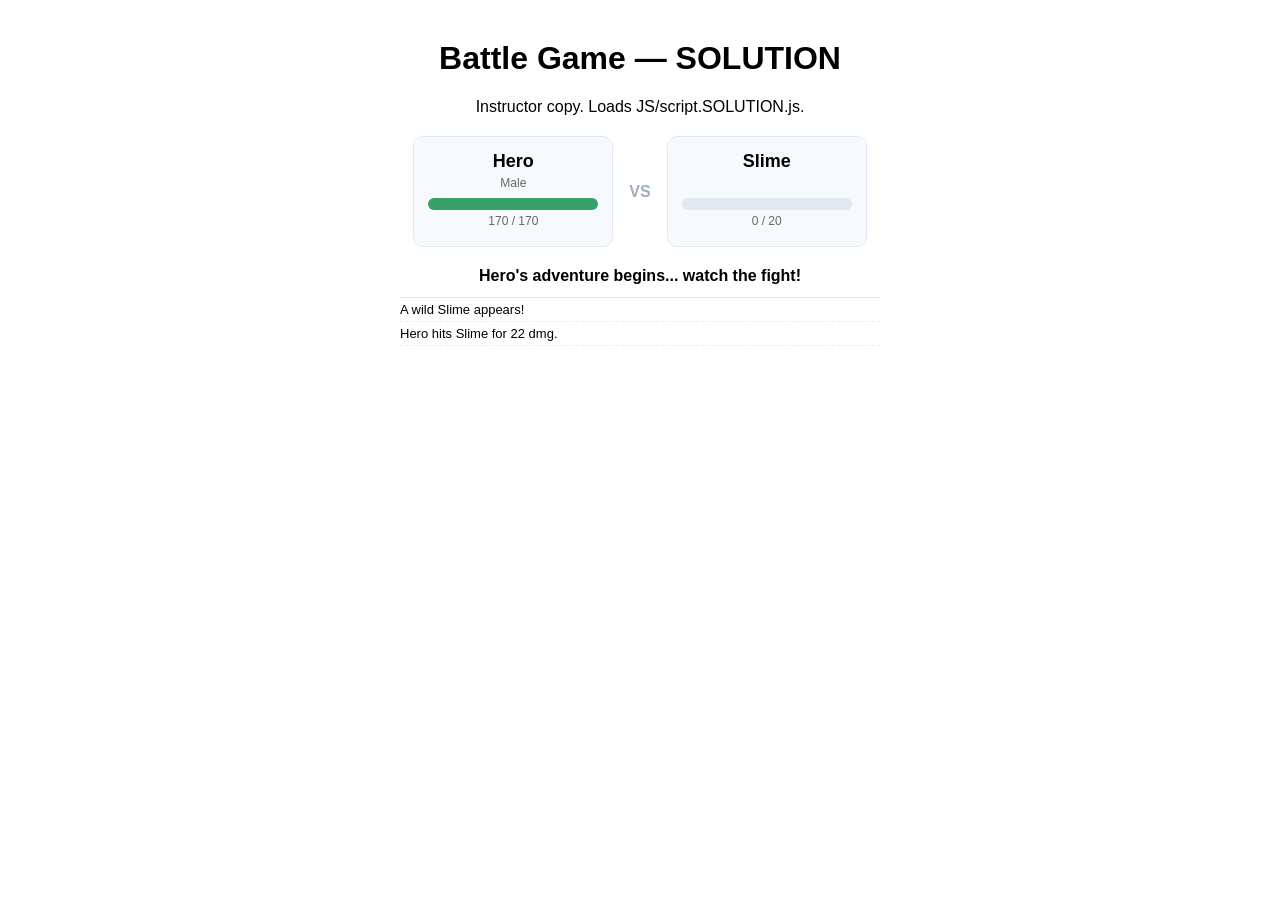
==== protected/lab2/option-a-battle-game/index.html @ 0945b730 "Finished lab 1 and lab 2" ====
<!DOCTYPE html>
<!-- Instructor page — same idea as the trainee index.html, but loads the
     answer key. -->
<html lang="en">
<head>
    <meta charset="UTF-8">
    <meta name="viewport" content="width=device-width, initial-scale=1.0">
    <title>Battle Game — SOLUTION</title>
    <link rel="stylesheet" href="styles.css">
</head>
<body>
    <h1>Battle Game — SOLUTION</h1>
    <p>Instructor copy. Loads JS/script.SOLUTION.js.</p>

    <div id="arena">
        <div class="fighter-card" id="player-card">
            <h2 id="player-name">—</h2>
            <p id="player-meta"></p>
            <div class="hp-bar"><div id="player-hp-fill" class="hp-fill"></div></div>
            <p id="player-hp-text">— / —</p>
        </div>
        <div class="vs">VS</div>
        <div class="fighter-card" id="enemy-card">
            <h2 id="enemy-name">—</h2>
            <p>&nbsp;</p>
            <div class="hp-bar"><div id="enemy-hp-fill" class="hp-fill enemy"></div></div>
            <p id="enemy-hp-text">— / —</p>
        </div>
    </div>

    <p id="status">Loading...</p>
    <ul id="message-log"></ul>

    <script src="JS/script.SOLUTION.js"></script>
</body>
</html>
---- protected/lab2/option-a-battle-game/styles.css ----
body {
    font-family: Arial, Helvetica, sans-serif;
    max-width: 480px;
    margin: 40px auto;
    padding: 0 16px;
    text-align: center;
}

#arena {
    display: flex;
    align-items: center;
    justify-content: center;
    gap: 16px;
    margin: 20px 0;
}

.fighter-card {
    background: #f7fafc;
    border: 1px solid #e2e8f0;
    border-radius: 10px;
    padding: 14px;
    width: 170px;
}

.fighter-card h2 {
    margin: 0 0 4px;
    font-size: 18px;
}

.fighter-card p {
    margin: 4px 0;
    font-size: 12px;
    color: #666;
}

.vs {
    font-weight: bold;
    color: #a0aec0;
}

.hp-bar {
    background: #e2e8f0;
    border-radius: 999px;
    height: 12px;
    overflow: hidden;
    margin-top: 8px;
}

.hp-fill {
    height: 100%;
    width: 100%;
    background: #38a169;
    transition: width 0.2s ease;
}

.hp-fill.enemy {
    background: #e53e3e;
}

#status {
    font-weight: bold;
    margin: 12px 0;
}

#message-log {
    list-style: none;
    padding: 0;
    margin: 0;
    text-align: left;
    max-height: 200px;
    overflow-y: auto;
    border-top: 1px solid #e2e8f0;
    font-size: 13px;
}

#message-log li {
    padding: 4px 0;
    border-bottom: 1px dashed #eee;
}
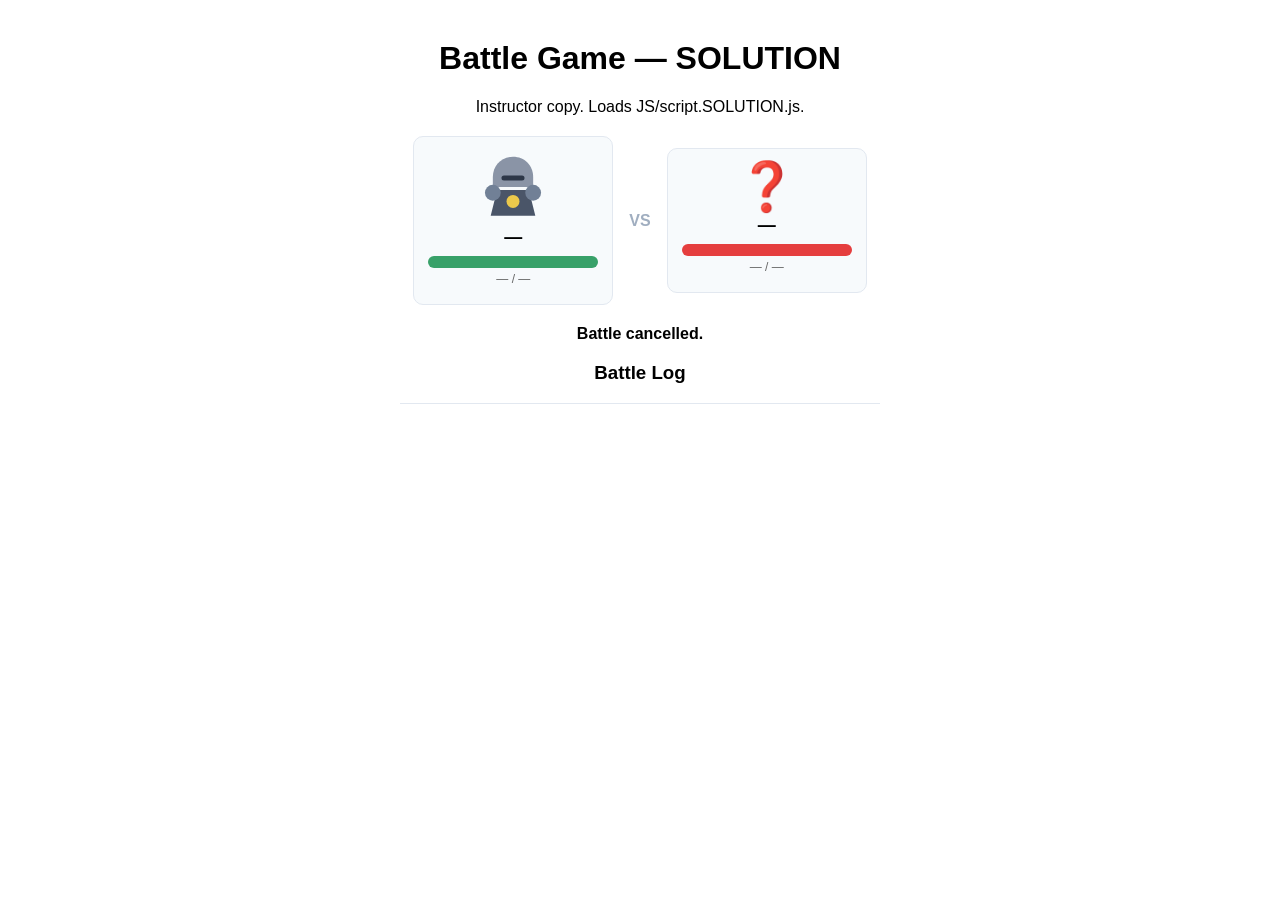
==== commit 562257ec: "fix bugs" ====
--- a/protected/lab2/option-a-battle-game/index.html
+++ b/protected/lab2/option-a-battle-game/index.html
@@ -14,21 +14,29 @@
 
     <div id="arena">
         <div class="fighter-card" id="player-card">
+            <svg class="hero-icon" viewBox="0 0 100 100" width="72" height="72" xmlns="http://www.w3.org/2000/svg" aria-hidden="true">
+                <path d="M50 8c-16 0-28 12-28 28v14h56V36c0-16-12-28-28-28z" fill="#8a94a6"/>
+                <rect x="34" y="34" width="32" height="7" rx="3.5" fill="#2d3748"/>
+                <path d="M28 54h44l9 36H19z" fill="#4a5568"/>
+                <circle cx="50" cy="70" r="9" fill="#ecc94b"/>
+                <circle cx="22" cy="58" r="11" fill="#718096"/>
+                <circle cx="78" cy="58" r="11" fill="#718096"/>
+            </svg>
             <h2 id="player-name">—</h2>
-            <p id="player-meta"></p>
             <div class="hp-bar"><div id="player-hp-fill" class="hp-fill"></div></div>
             <p id="player-hp-text">— / —</p>
         </div>
         <div class="vs">VS</div>
         <div class="fighter-card" id="enemy-card">
+            <div id="enemy-emoji" class="enemy-emoji">❓</div>
             <h2 id="enemy-name">—</h2>
-            <p>&nbsp;</p>
             <div class="hp-bar"><div id="enemy-hp-fill" class="hp-fill enemy"></div></div>
             <p id="enemy-hp-text">— / —</p>
         </div>
     </div>
 
     <p id="status">Loading...</p>
+    <h3>Battle Log</h3>
     <ul id="message-log"></ul>
 
     <script src="JS/script.SOLUTION.js"></script>
--- a/protected/lab2/option-a-battle-game/styles.css
+++ b/protected/lab2/option-a-battle-game/styles.css
@@ -25,6 +25,17 @@
 .fighter-card h2 {
     margin: 0 0 4px;
     font-size: 18px;
+}
+
+.hero-icon {
+    display: block;
+    margin: 0 auto 4px;
+}
+
+.enemy-emoji {
+    font-size: 48px;
+    line-height: 1;
+    margin-bottom: 4px;
 }
 
 .fighter-card p {
